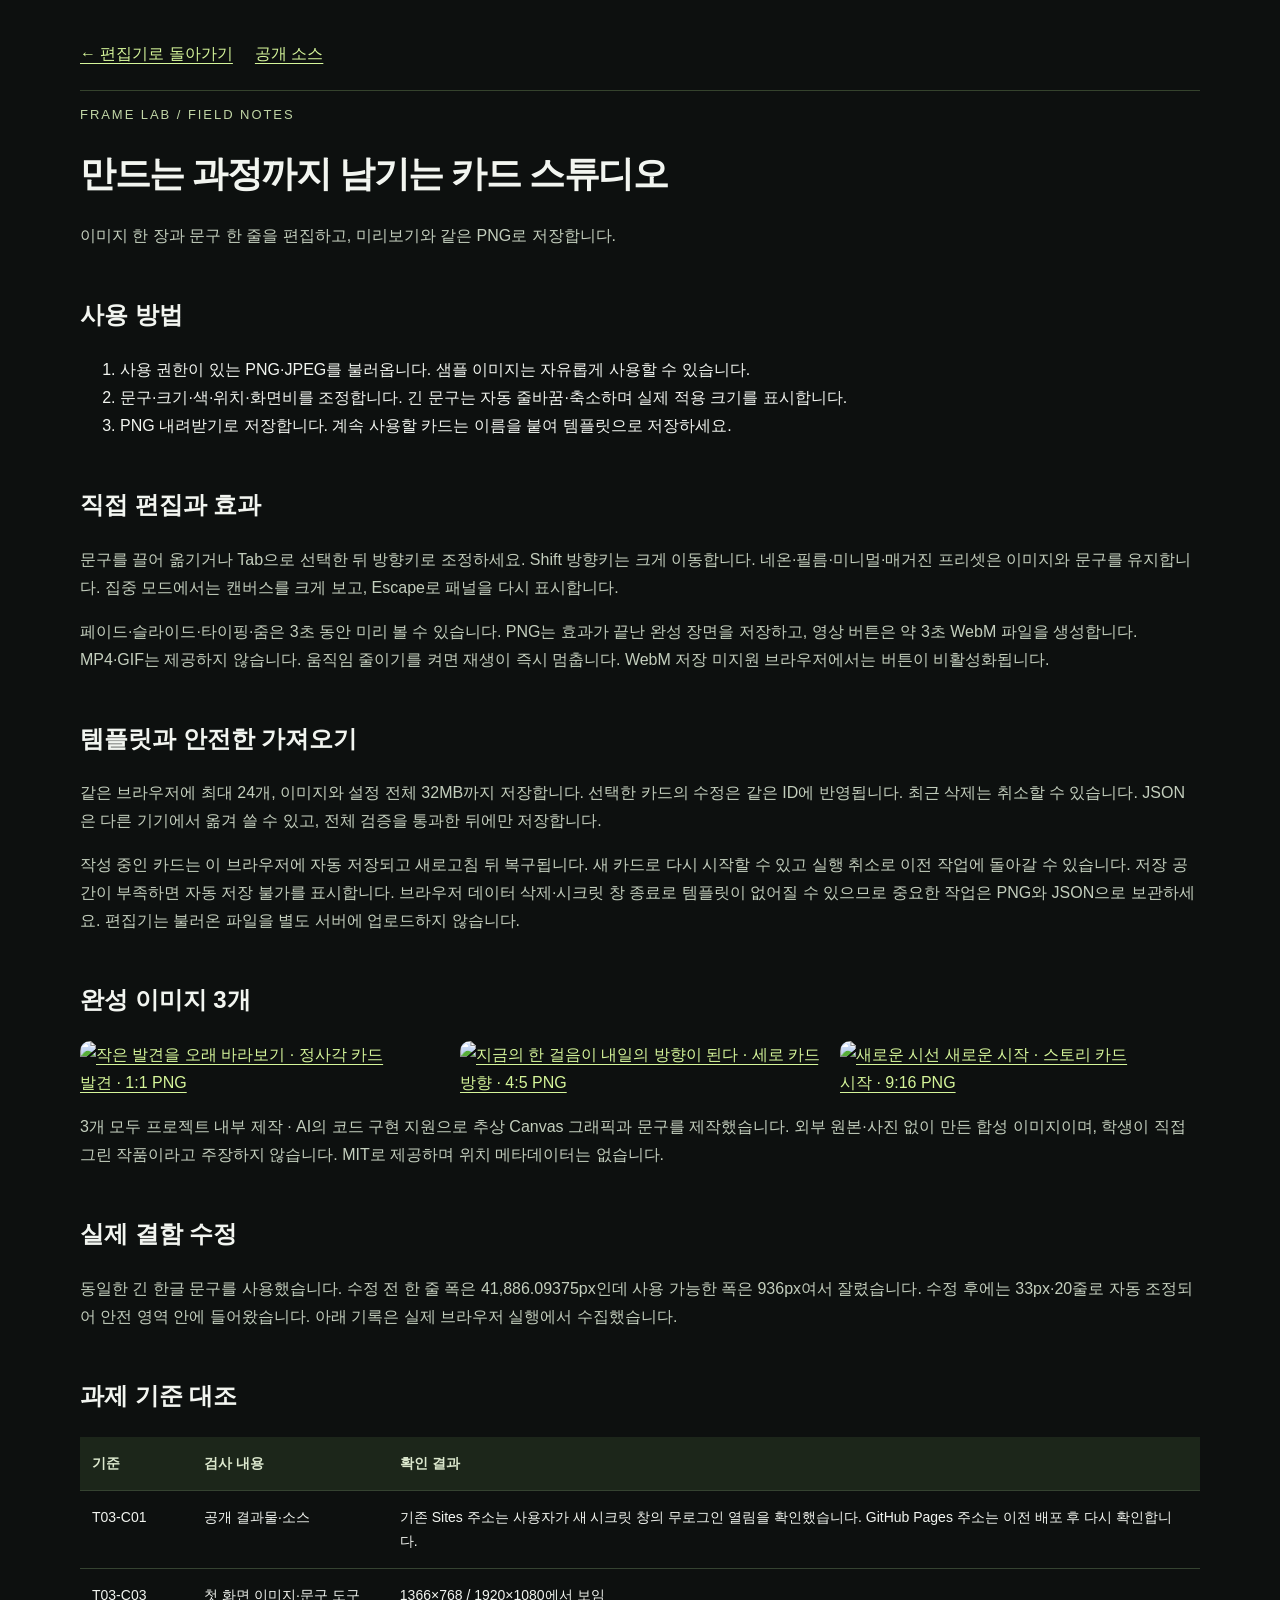
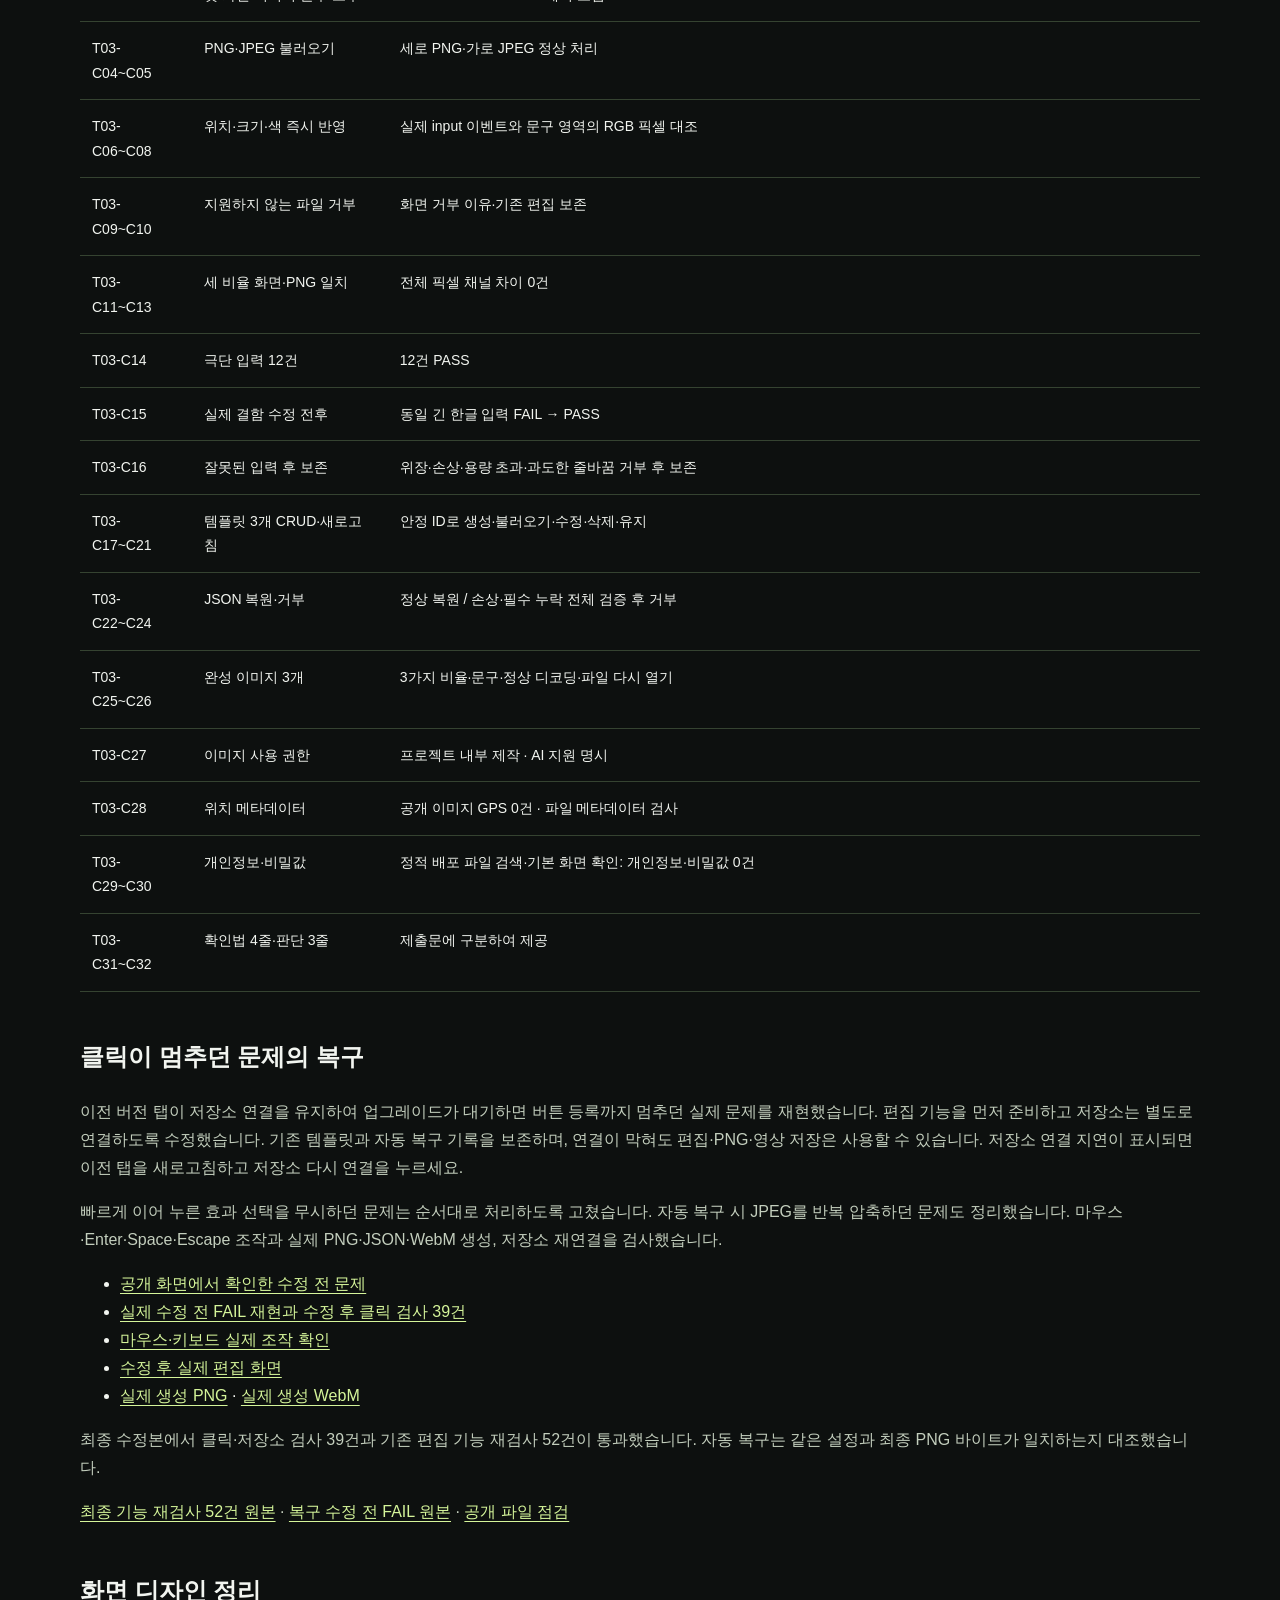
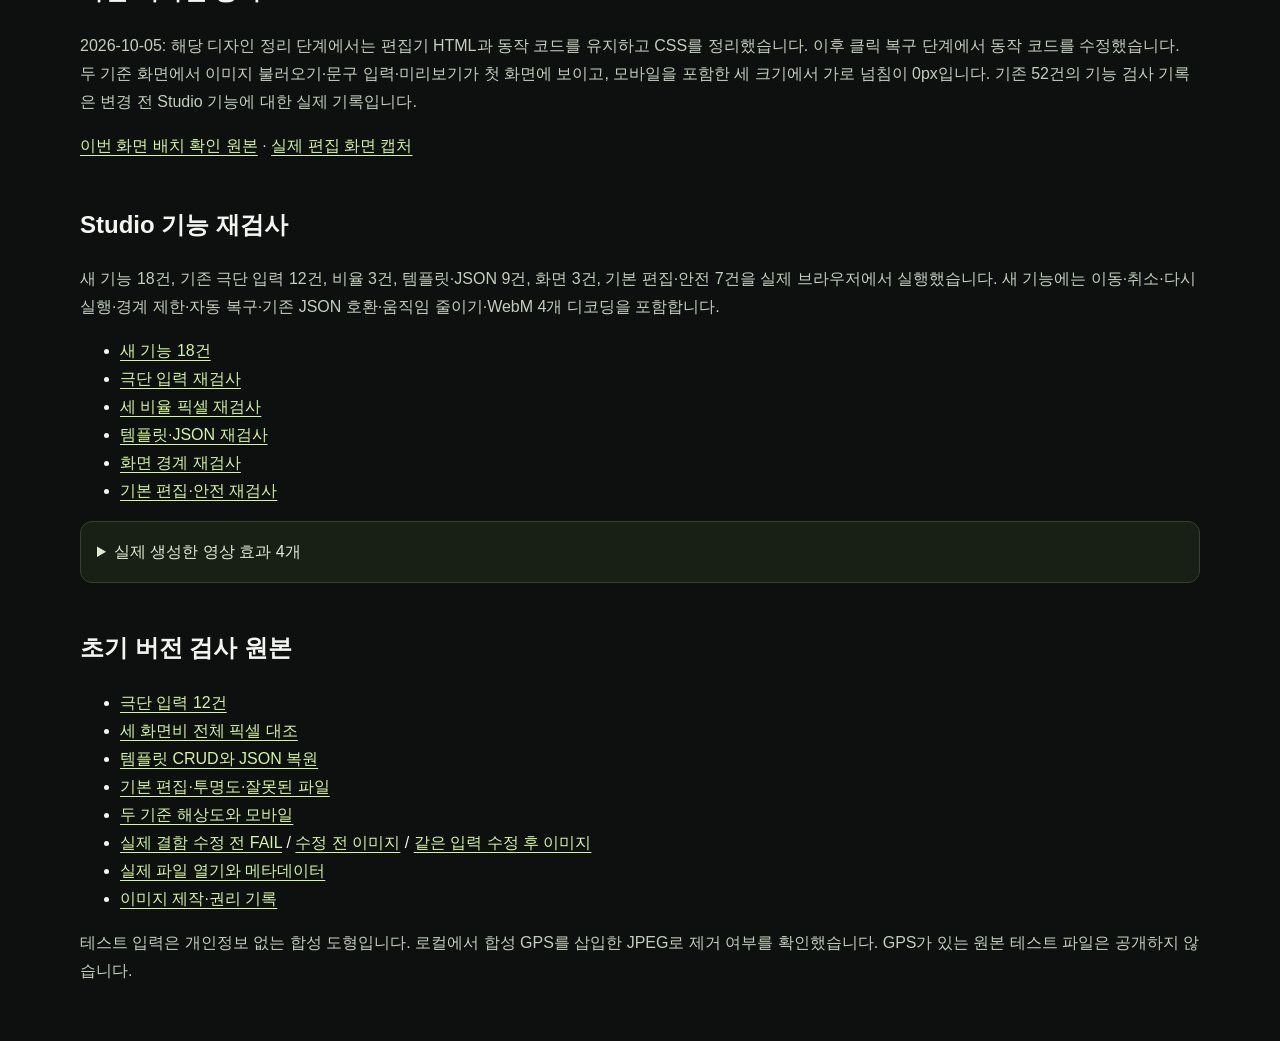
==== guide.html @ f2335076 "Publish verified FRAME LAB editor and source archive" ====
<!doctype html><html lang="ko"><head><meta charset="utf-8"><meta name="viewport" content="width=device-width,initial-scale=1"><title>사용 안내와 실제 검사 — FRAME LAB</title><link rel="stylesheet" href="docs.css"></head><body><nav><a href="index.html">← 편집기로 돌아가기</a><a href="source.html">공개 소스</a></nav><p class="tag">FRAME LAB / FIELD NOTES</p><h1>만드는 과정까지 남기는 카드 스튜디오</h1><p>이미지 한 장과 문구 한 줄을 편집하고, 미리보기와 같은 PNG로 저장합니다.</p>
<h2>사용 방법</h2><ol><li>사용 권한이 있는 PNG·JPEG를 불러옵니다. 샘플 이미지는 자유롭게 사용할 수 있습니다.</li><li>문구·크기·색·위치·화면비를 조정합니다. 긴 문구는 자동 줄바꿈·축소하며 실제 적용 크기를 표시합니다.</li><li>PNG 내려받기로 저장합니다. 계속 사용할 카드는 이름을 붙여 템플릿으로 저장하세요.</li></ol>
<h2>직접 편집과 효과</h2><p>문구를 끌어 옮기거나 Tab으로 선택한 뒤 방향키로 조정하세요. Shift 방향키는 크게 이동합니다. 네온·필름·미니멀·매거진 프리셋은 이미지와 문구를 유지합니다. 집중 모드에서는 캔버스를 크게 보고, Escape로 패널을 다시 표시합니다.</p><p>페이드·슬라이드·타이핑·줌은 3초 동안 미리 볼 수 있습니다. PNG는 효과가 끝난 완성 장면을 저장하고, 영상 버튼은 약 3초 WebM 파일을 생성합니다. MP4·GIF는 제공하지 않습니다. 움직임 줄이기를 켜면 재생이 즉시 멈춥니다. WebM 저장 미지원 브라우저에서는 버튼이 비활성화됩니다.</p><h2>템플릿과 안전한 가져오기</h2><p>같은 브라우저에 최대 24개, 이미지와 설정 전체 32MB까지 저장합니다. 선택한 카드의 수정은 같은 ID에 반영됩니다. 최근 삭제는 취소할 수 있습니다. JSON은 다른 기기에서 옮겨 쓸 수 있고, 전체 검증을 통과한 뒤에만 저장합니다.</p><p>작성 중인 카드는 이 브라우저에 자동 저장되고 새로고침 뒤 복구됩니다. 새 카드로 다시 시작할 수 있고 실행 취소로 이전 작업에 돌아갈 수 있습니다. 저장 공간이 부족하면 자동 저장 불가를 표시합니다. 브라우저 데이터 삭제·시크릿 창 종료로 템플릿이 없어질 수 있으므로 중요한 작업은 PNG와 JSON으로 보관하세요. 편집기는 불러온 파일을 별도 서버에 업로드하지 않습니다.</p>
<h2>완성 이미지 3개</h2><div class="cards"><article><a href="evidence/finished-square.png" download><img src="evidence/finished-square.png" alt="작은 발견을 오래 바라보기 · 정사각 카드" loading="lazy">발견 · 1:1 PNG</a></article><article><a href="evidence/finished-portrait.png" download><img src="evidence/finished-portrait.png" alt="지금의 한 걸음이 내일의 방향이 된다 · 세로 카드" loading="lazy">방향 · 4:5 PNG</a></article><article><a href="evidence/finished-story.png" download><img src="evidence/finished-story.png" alt="새로운 시선 새로운 시작 · 스토리 카드" loading="lazy">시작 · 9:16 PNG</a></article></div><p>3개 모두 프로젝트 내부 제작 · AI의 코드 구현 지원으로 추상 Canvas 그래픽과 문구를 제작했습니다. 외부 원본·사진 없이 만든 합성 이미지이며, 학생이 직접 그린 작품이라고 주장하지 않습니다. MIT로 제공하며 위치 메타데이터는 없습니다.</p>
<h2>실제 결함 수정</h2><p>동일한 긴 한글 문구를 사용했습니다. 수정 전 한 줄 폭은 41,886.09375px인데 사용 가능한 폭은 936px여서 잘렸습니다. 수정 후에는 33px·20줄로 자동 조정되어 안전 영역 안에 들어왔습니다. 아래 기록은 실제 브라우저 실행에서 수집했습니다.</p>
<h2>과제 기준 대조</h2><table><thead><tr><th>기준</th><th>검사 내용</th><th>확인 결과</th></tr></thead><tbody>
<tr><td>T03-C01</td><td>공개 결과물·소스</td><td id="public-status">기존 Sites 주소는 사용자가 새 시크릿 창의 무로그인 열림을 확인했습니다. GitHub Pages 주소는 이전 배포 후 다시 확인합니다.</td></tr>
<tr><td>T03-C03</td><td>첫 화면 이미지·문구 도구</td><td>1366×768 / 1920×1080에서 보임</td></tr>
<tr><td>T03-C04~C05</td><td>PNG·JPEG 불러오기</td><td>세로 PNG·가로 JPEG 정상 처리</td></tr>
<tr><td>T03-C06~C08</td><td>위치·크기·색 즉시 반영</td><td>실제 input 이벤트와 문구 영역의 RGB 픽셀 대조</td></tr>
<tr><td>T03-C09~C10</td><td>지원하지 않는 파일 거부</td><td>화면 거부 이유·기존 편집 보존</td></tr>
<tr><td>T03-C11~C13</td><td>세 비율 화면·PNG 일치</td><td>전체 픽셀 채널 차이 0건</td></tr>
<tr><td>T03-C14</td><td>극단 입력 12건</td><td>12건 PASS</td></tr>
<tr><td>T03-C15</td><td>실제 결함 수정 전후</td><td>동일 긴 한글 입력 FAIL → PASS</td></tr>
<tr><td>T03-C16</td><td>잘못된 입력 후 보존</td><td>위장·손상·용량 초과·과도한 줄바꿈 거부 후 보존</td></tr>
<tr><td>T03-C17~C21</td><td>템플릿 3개 CRUD·새로고침</td><td>안정 ID로 생성·불러오기·수정·삭제·유지</td></tr>
<tr><td>T03-C22~C24</td><td>JSON 복원·거부</td><td>정상 복원 / 손상·필수 누락 전체 검증 후 거부</td></tr>
<tr><td>T03-C25~C26</td><td>완성 이미지 3개</td><td>3가지 비율·문구·정상 디코딩·파일 다시 열기</td></tr>
<tr><td>T03-C27</td><td>이미지 사용 권한</td><td>프로젝트 내부 제작 · AI 지원 명시</td></tr>
<tr><td>T03-C28</td><td>위치 메타데이터</td><td>공개 이미지 GPS 0건 · 파일 메타데이터 검사</td></tr>
<tr><td>T03-C29~C30</td><td>개인정보·비밀값</td><td id="safety-status">정적 배포 파일 검색·기본 화면 확인: 개인정보·비밀값 0건</td></tr>
<tr><td>T03-C31~C32</td><td>확인법 4줄·판단 3줄</td><td>제출문에 구분하여 제공</td></tr></tbody></table>
<h2>클릭이 멈추던 문제의 복구</h2><p>이전 버전 탭이 저장소 연결을 유지하여 업그레이드가 대기하면 버튼 등록까지 멈추던 실제 문제를 재현했습니다. 편집 기능을 먼저 준비하고 저장소는 별도로 연결하도록 수정했습니다. 기존 템플릿과 자동 복구 기록을 보존하며, 연결이 막혀도 편집·PNG·영상 저장은 사용할 수 있습니다. 저장소 연결 지연이 표시되면 이전 탭을 새로고침하고 저장소 다시 연결을 누르세요.</p><p>빠르게 이어 누른 효과 선택을 무시하던 문제는 순서대로 처리하도록 고쳤습니다. 자동 복구 시 JPEG를 반복 압축하던 문제도 정리했습니다. 마우스·Enter·Space·Escape 조작과 실제 PNG·JSON·WebM 생성, 저장소 재연결을 검사했습니다.</p><ul><li><a href="evidence/interaction/public-before.json">공개 화면에서 확인한 수정 전 문제</a></li><li><a href="evidence/interaction/button-startup-results.json">실제 수정 전 FAIL 재현과 수정 후 클릭 검사 39건</a></li><li><a href="evidence/interaction/native-ui-checks.json">마우스·키보드 실제 조작 확인</a></li><li><a href="evidence/interaction/button-screen.jpg">수정 후 실제 편집 화면</a></li><li><a href="evidence/interaction/button-proof.png" download>실제 생성 PNG</a> · <a href="evidence/interaction/button-proof.webm" download>실제 생성 WebM</a></li></ul><p>최종 수정본에서 클릭·저장소 검사 39건과 기존 편집 기능 재검사 52건이 통과했습니다. 자동 복구는 같은 설정과 최종 PNG 바이트가 일치하는지 대조했습니다.</p><p><a href="evidence/interaction/regression-all.json">최종 기능 재검사 52건 원본</a> · <a href="evidence/interaction/regression-before.json">복구 수정 전 FAIL 원본</a> · <a href="evidence/interaction/safety-check.json">공개 파일 점검</a></p><h2>화면 디자인 정리</h2><p>2026-10-05: 해당 디자인 정리 단계에서는 편집기 HTML과 동작 코드를 유지하고 CSS를 정리했습니다. 이후 클릭 복구 단계에서 동작 코드를 수정했습니다. 두 기준 화면에서 이미지 불러오기·문구 입력·미리보기가 첫 화면에 보이고, 모바일을 포함한 세 크기에서 가로 넘침이 0px입니다. 기존 52건의 기능 검사 기록은 변경 전 Studio 기능에 대한 실제 기록입니다.</p><p><a href="evidence/studio/polish-layout.json">이번 화면 배치 확인 원본</a> · <a href="evidence/studio/polish-screen.jpg">실제 편집 화면 캡처</a></p><h2>Studio 기능 재검사</h2><p>새 기능 18건, 기존 극단 입력 12건, 비율 3건, 템플릿·JSON 9건, 화면 3건, 기본 편집·안전 7건을 실제 브라우저에서 실행했습니다. 새 기능에는 이동·취소·다시 실행·경계 제한·자동 복구·기존 JSON 호환·움직임 줄이기·WebM 4개 디코딩을 포함합니다.</p><ul><li><a href="evidence/studio/studio-checks.json">새 기능 18건</a></li><li><a href="evidence/studio/extreme-inputs.json">극단 입력 재검사</a></li><li><a href="evidence/studio/ratio-comparison.json">세 비율 픽셀 재검사</a></li><li><a href="evidence/studio/template-json.json">템플릿·JSON 재검사</a></li><li><a href="evidence/studio/screen-checks.json">화면 경계 재검사</a></li><li><a href="evidence/studio/basic-safety.json">기본 편집·안전 재검사</a></li></ul><details><summary>실제 생성한 영상 효과 4개</summary><video controls preload="metadata" style="width:100%;max-width:420px" src="evidence/studio/motion-fade.webm"></video><p><a href="evidence/studio/motion-fade.webm" download>페이드</a> · <a href="evidence/studio/motion-slide.webm" download>슬라이드</a> · <a href="evidence/studio/motion-typewriter.webm" download>타이핑</a> · <a href="evidence/studio/motion-zoom.webm" download>줌</a></p></details><h2>초기 버전 검사 원본</h2><ul><li><a href="evidence/extreme-inputs.json">극단 입력 12건</a></li><li><a href="evidence/ratio-comparison.json">세 화면비 전체 픽셀 대조</a></li><li><a href="evidence/template-json.json">템플릿 CRUD와 JSON 복원</a></li><li><a href="evidence/basic-safety.json">기본 편집·투명도·잘못된 파일</a></li><li><a href="evidence/screen-checks.json">두 기준 해상도와 모바일</a></li><li><a href="evidence/before-long-korean.json">실제 결함 수정 전 FAIL</a> / <a href="evidence/before-long-korean.png">수정 전 이미지</a> / <a href="evidence/after-long-korean.png">같은 입력 수정 후 이미지</a></li><li><a href="evidence/metadata-check.json">실제 파일 열기와 메타데이터</a></li><li><a href="evidence/provenance.json">이미지 제작·권리 기록</a></li></ul><p>테스트 입력은 개인정보 없는 합성 도형입니다. 로컬에서 합성 GPS를 삽입한 JPEG로 제거 여부를 확인했습니다. GPS가 있는 원본 테스트 파일은 공개하지 않습니다.</p></body></html>
---- docs.css ----
body{max-width:1120px;margin:0 auto;padding:40px 24px;font:16px/1.75 "Segoe UI","Malgun Gothic",sans-serif;background:#0d100f;color:#f2f5f0}a{color:#d5f59a;text-underline-offset:4px}h1{font-size:2.25rem;font-weight:600;letter-spacing:-.04em;line-height:1.3}h2{margin-top:44px;font-weight:600}p{color:#c3cebd}.tag{color:#c1d6a6;font-size:13px;letter-spacing:.15em}.cards{display:grid;grid-template-columns:repeat(3,1fr);gap:20px}.cards img{width:100%;display:block;border-radius:10px}.cards a{display:block}table{border-collapse:collapse;width:100%;font-size:14px}th,td{text-align:left;padding:14px 12px;border-bottom:1px solid #354331;vertical-align:top}th{color:#dce8ce;background:#1c261a}pre{background:#10170f;padding:20px;white-space:pre-wrap;overflow-wrap:anywhere;border-radius:8px}details{background:#182016;border:1px solid #35432d;padding:16px;margin:12px 0;border-radius:12px}summary{cursor:pointer;color:#e0ebd5}nav{display:flex;flex-wrap:wrap;gap:22px;padding-bottom:22px;border-bottom:1px solid #35432d}a:focus-visible,summary:focus-visible{outline:3px solid #d5f59a;outline-offset:4px}@media(max-width:650px){.cards{grid-template-columns:1fr}body{padding:25px 18px}h1{font-size:1.875rem}table{font-size:13px}th,td{padding:9px}}
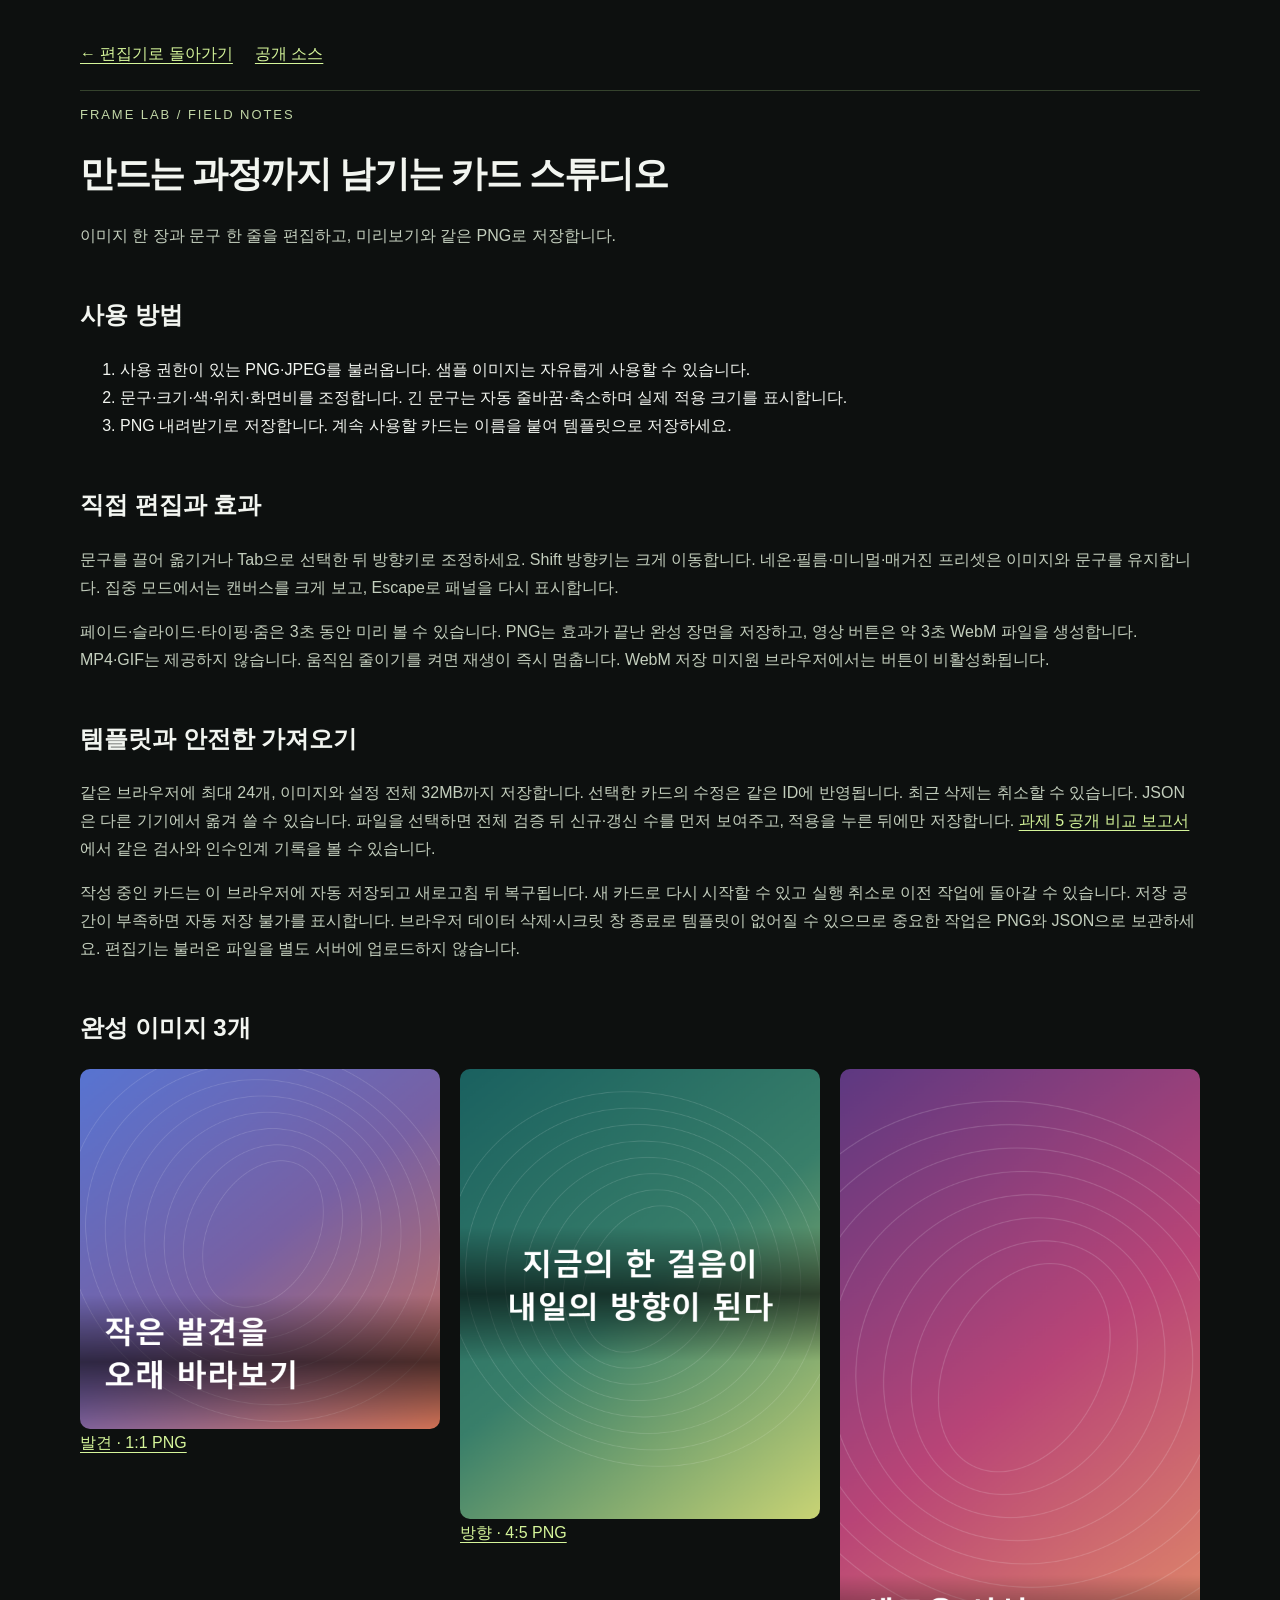
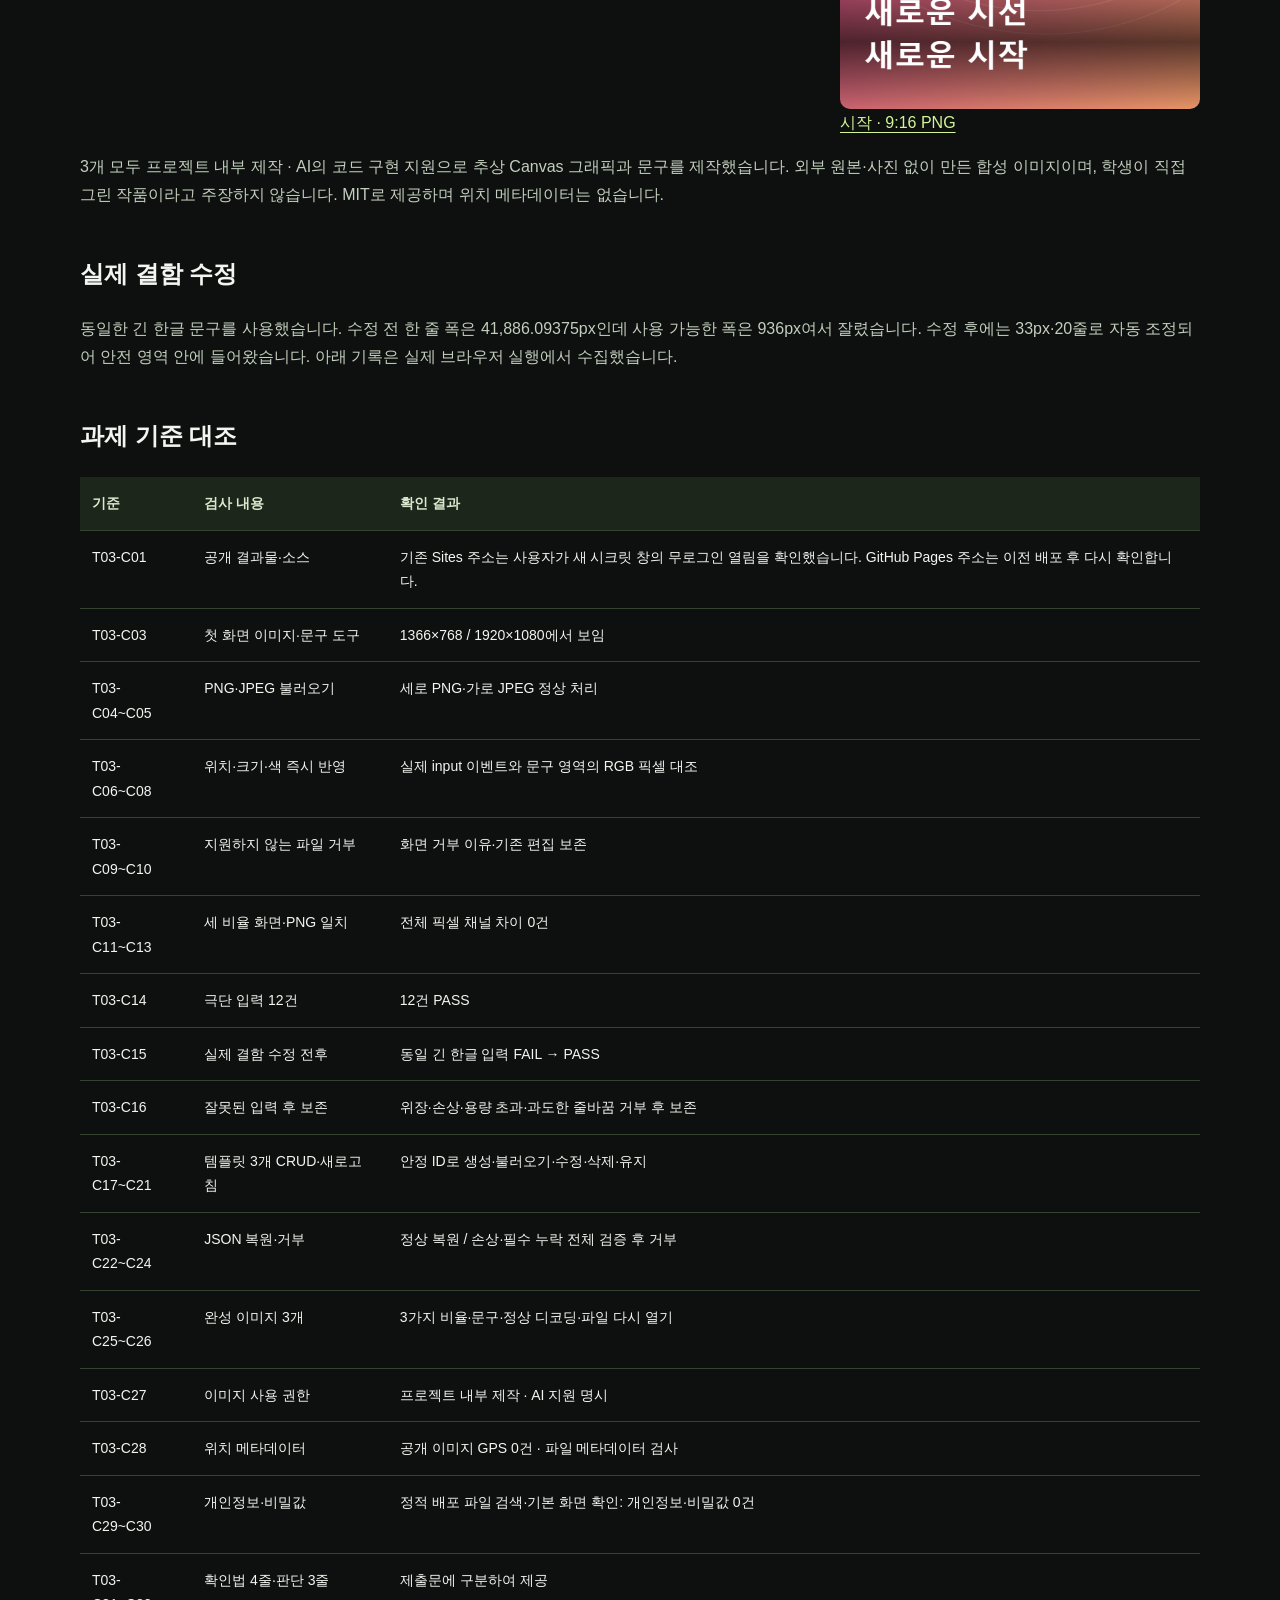
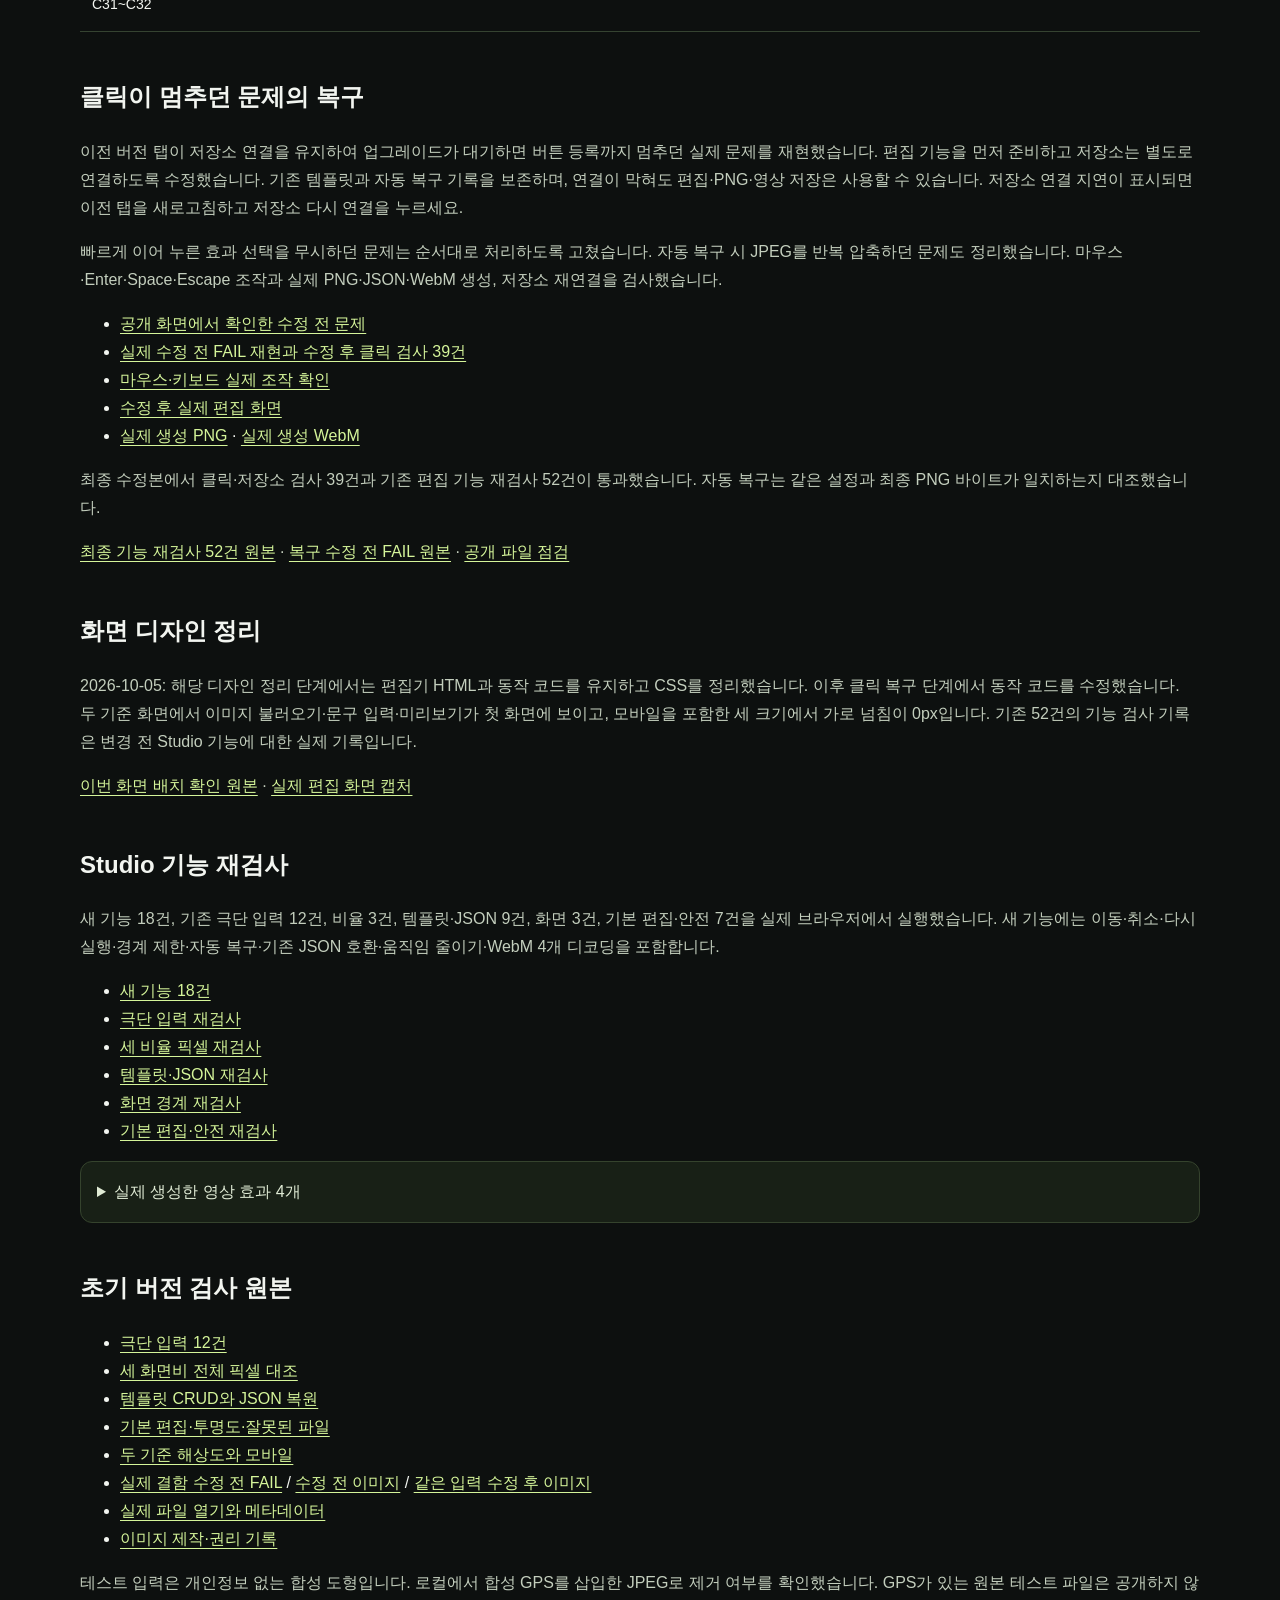
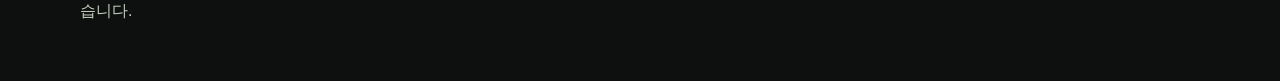
==== commit 909e12f3: "Publish T05 report and Claude-reviewed import safeguards" ====
--- a/guide.html
+++ b/guide.html
@@ -1,6 +1,6 @@
 <!doctype html><html lang="ko"><head><meta charset="utf-8"><meta name="viewport" content="width=device-width,initial-scale=1"><title>사용 안내와 실제 검사 — FRAME LAB</title><link rel="stylesheet" href="docs.css"></head><body><nav><a href="index.html">← 편집기로 돌아가기</a><a href="source.html">공개 소스</a></nav><p class="tag">FRAME LAB / FIELD NOTES</p><h1>만드는 과정까지 남기는 카드 스튜디오</h1><p>이미지 한 장과 문구 한 줄을 편집하고, 미리보기와 같은 PNG로 저장합니다.</p>
 <h2>사용 방법</h2><ol><li>사용 권한이 있는 PNG·JPEG를 불러옵니다. 샘플 이미지는 자유롭게 사용할 수 있습니다.</li><li>문구·크기·색·위치·화면비를 조정합니다. 긴 문구는 자동 줄바꿈·축소하며 실제 적용 크기를 표시합니다.</li><li>PNG 내려받기로 저장합니다. 계속 사용할 카드는 이름을 붙여 템플릿으로 저장하세요.</li></ol>
-<h2>직접 편집과 효과</h2><p>문구를 끌어 옮기거나 Tab으로 선택한 뒤 방향키로 조정하세요. Shift 방향키는 크게 이동합니다. 네온·필름·미니멀·매거진 프리셋은 이미지와 문구를 유지합니다. 집중 모드에서는 캔버스를 크게 보고, Escape로 패널을 다시 표시합니다.</p><p>페이드·슬라이드·타이핑·줌은 3초 동안 미리 볼 수 있습니다. PNG는 효과가 끝난 완성 장면을 저장하고, 영상 버튼은 약 3초 WebM 파일을 생성합니다. MP4·GIF는 제공하지 않습니다. 움직임 줄이기를 켜면 재생이 즉시 멈춥니다. WebM 저장 미지원 브라우저에서는 버튼이 비활성화됩니다.</p><h2>템플릿과 안전한 가져오기</h2><p>같은 브라우저에 최대 24개, 이미지와 설정 전체 32MB까지 저장합니다. 선택한 카드의 수정은 같은 ID에 반영됩니다. 최근 삭제는 취소할 수 있습니다. JSON은 다른 기기에서 옮겨 쓸 수 있고, 전체 검증을 통과한 뒤에만 저장합니다.</p><p>작성 중인 카드는 이 브라우저에 자동 저장되고 새로고침 뒤 복구됩니다. 새 카드로 다시 시작할 수 있고 실행 취소로 이전 작업에 돌아갈 수 있습니다. 저장 공간이 부족하면 자동 저장 불가를 표시합니다. 브라우저 데이터 삭제·시크릿 창 종료로 템플릿이 없어질 수 있으므로 중요한 작업은 PNG와 JSON으로 보관하세요. 편집기는 불러온 파일을 별도 서버에 업로드하지 않습니다.</p>
+<h2>직접 편집과 효과</h2><p>문구를 끌어 옮기거나 Tab으로 선택한 뒤 방향키로 조정하세요. Shift 방향키는 크게 이동합니다. 네온·필름·미니멀·매거진 프리셋은 이미지와 문구를 유지합니다. 집중 모드에서는 캔버스를 크게 보고, Escape로 패널을 다시 표시합니다.</p><p>페이드·슬라이드·타이핑·줌은 3초 동안 미리 볼 수 있습니다. PNG는 효과가 끝난 완성 장면을 저장하고, 영상 버튼은 약 3초 WebM 파일을 생성합니다. MP4·GIF는 제공하지 않습니다. 움직임 줄이기를 켜면 재생이 즉시 멈춥니다. WebM 저장 미지원 브라우저에서는 버튼이 비활성화됩니다.</p><h2>템플릿과 안전한 가져오기</h2><p>같은 브라우저에 최대 24개, 이미지와 설정 전체 32MB까지 저장합니다. 선택한 카드의 수정은 같은 ID에 반영됩니다. 최근 삭제는 취소할 수 있습니다. JSON은 다른 기기에서 옮겨 쓸 수 있습니다. 파일을 선택하면 전체 검증 뒤 신규·갱신 수를 먼저 보여주고, 적용을 누른 뒤에만 저장합니다. <a href="t05/report.html">과제 5 공개 비교 보고서</a>에서 같은 검사와 인수인계 기록을 볼 수 있습니다.</p><p>작성 중인 카드는 이 브라우저에 자동 저장되고 새로고침 뒤 복구됩니다. 새 카드로 다시 시작할 수 있고 실행 취소로 이전 작업에 돌아갈 수 있습니다. 저장 공간이 부족하면 자동 저장 불가를 표시합니다. 브라우저 데이터 삭제·시크릿 창 종료로 템플릿이 없어질 수 있으므로 중요한 작업은 PNG와 JSON으로 보관하세요. 편집기는 불러온 파일을 별도 서버에 업로드하지 않습니다.</p>
 <h2>완성 이미지 3개</h2><div class="cards"><article><a href="evidence/finished-square.png" download><img src="evidence/finished-square.png" alt="작은 발견을 오래 바라보기 · 정사각 카드" loading="lazy">발견 · 1:1 PNG</a></article><article><a href="evidence/finished-portrait.png" download><img src="evidence/finished-portrait.png" alt="지금의 한 걸음이 내일의 방향이 된다 · 세로 카드" loading="lazy">방향 · 4:5 PNG</a></article><article><a href="evidence/finished-story.png" download><img src="evidence/finished-story.png" alt="새로운 시선 새로운 시작 · 스토리 카드" loading="lazy">시작 · 9:16 PNG</a></article></div><p>3개 모두 프로젝트 내부 제작 · AI의 코드 구현 지원으로 추상 Canvas 그래픽과 문구를 제작했습니다. 외부 원본·사진 없이 만든 합성 이미지이며, 학생이 직접 그린 작품이라고 주장하지 않습니다. MIT로 제공하며 위치 메타데이터는 없습니다.</p>
 <h2>실제 결함 수정</h2><p>동일한 긴 한글 문구를 사용했습니다. 수정 전 한 줄 폭은 41,886.09375px인데 사용 가능한 폭은 936px여서 잘렸습니다. 수정 후에는 33px·20줄로 자동 조정되어 안전 영역 안에 들어왔습니다. 아래 기록은 실제 브라우저 실행에서 수집했습니다.</p>
 <h2>과제 기준 대조</h2><table><thead><tr><th>기준</th><th>검사 내용</th><th>확인 결과</th></tr></thead><tbody>
